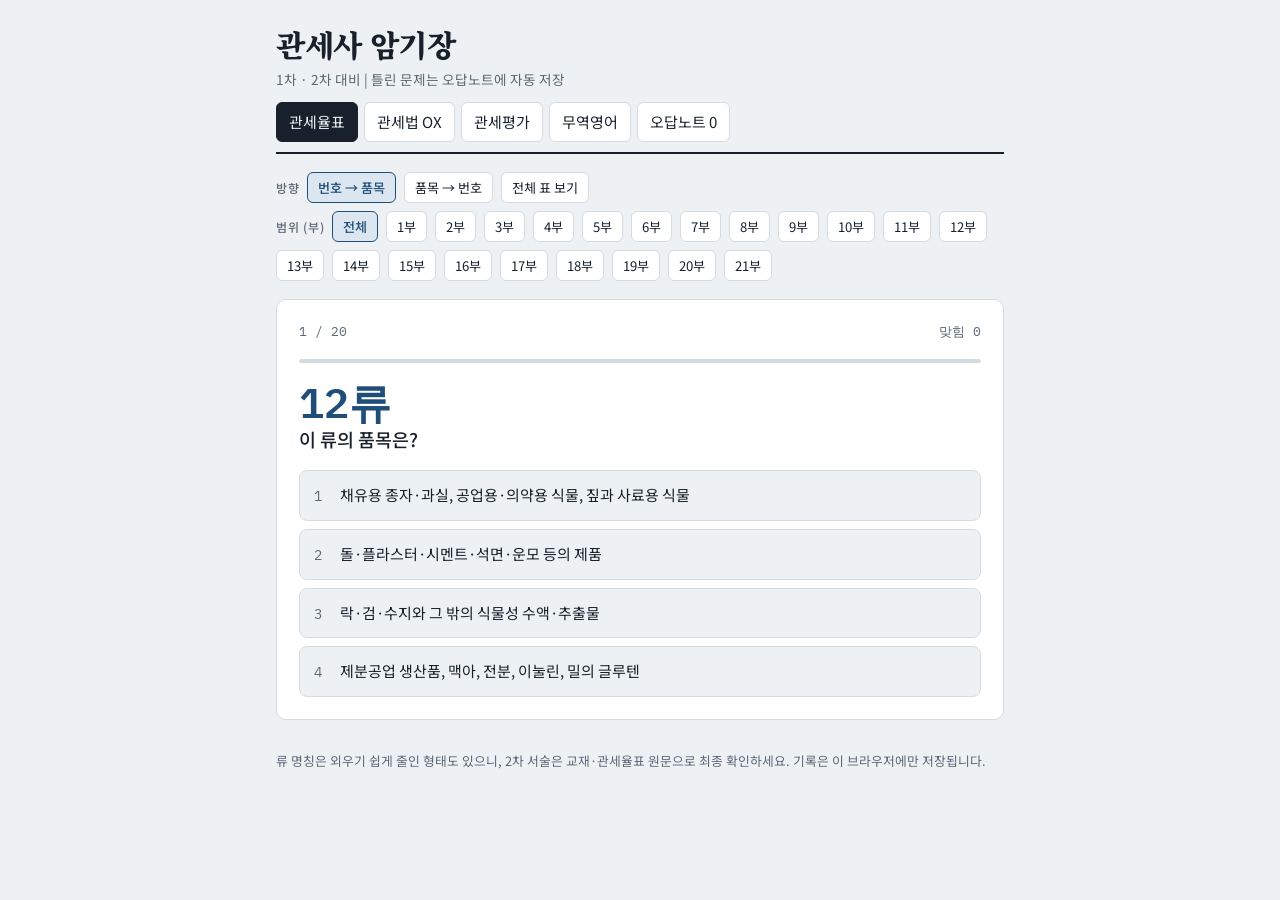
==== amgi.html @ 0aaddea6 "Add files via upload" ====
<!doctype html><html><head><meta charset=utf8><meta name=viewport content="width=device-width,initial-scale=1,viewport-fit=cover"><style>:root{color-scheme:light;box-sizing:border-box;padding-top:env(safe-area-inset-top,0px);padding-bottom:env(safe-area-inset-bottom,0px)}html{scroll-padding-top:env(safe-area-inset-top,0px)}body{margin:0;padding:0;font:14px -apple-system,BlinkMacSystemFont,sans-serif;background:#fff;color:#000}img{max-width:100%}[hidden]:not([hidden=until-found i]){display:none!important}</style></head><body>
<script>(function(){if(window.self===window.top)return;var r=document.documentElement;r.classList.add("embed");try{var t=parent.document.documentElement.getAttribute("data-theme");if(t)r.setAttribute("data-theme",t)}catch(e){}})();</script>
<style>html.embed .wrap>header{display:none}html.embed .wrap{padding-top:16px}</style>

<title>관세사 암기장</title>
<link rel="preconnect" href="https://fonts.googleapis.com">
<link rel="stylesheet" href="https://fonts.googleapis.com/css2?family=Noto+Sans+KR:wght@400;500;700&family=Noto+Serif+KR:wght@600;900&family=IBM+Plex+Mono:wght@500;600&display=swap">
<style>
/* Layout: 세관 서류철 — 상단 탭(과목) + 단일 문제 카드, 번호는 HS 코드처럼 모노스페이스 */
:root{
  --bg:#eef1f4; --surface:#ffffff; --ink:#18212b; --muted:#5b6876; --line:#d5dbe2;
  --accent:#1f4e79; --accent-soft:#dbe6f1; --stamp:#b3261e; --stamp-soft:#f6dedb; --ok:#1d6b45; --ok-soft:#d9eee2;
  --f-display:"Noto Serif KR", "Nanum Myeongjo", serif;
  --f-body:"Noto Sans KR", "Apple SD Gothic Neo", "Malgun Gothic", sans-serif;
  --f-mono:"IBM Plex Mono", ui-monospace, Menlo, monospace;
}
@media (prefers-color-scheme: dark){:root:not([data-theme="light"]){
  --bg:#11161c; --surface:#19212a; --ink:#e6ebf0; --muted:#97a3b0; --line:#2c3743;
  --accent:#7fb0e0; --accent-soft:#1e3247; --stamp:#f08a80; --stamp-soft:#3e211f; --ok:#7fd1a4; --ok-soft:#173226; color-scheme:dark}}
:root[data-theme="dark"]{
  --bg:#11161c; --surface:#19212a; --ink:#e6ebf0; --muted:#97a3b0; --line:#2c3743;
  --accent:#7fb0e0; --accent-soft:#1e3247; --stamp:#f08a80; --stamp-soft:#3e211f; --ok:#7fd1a4; --ok-soft:#173226; color-scheme:dark}
*{box-sizing:border-box}
body{background:var(--bg);color:var(--ink);font-family:var(--f-body);font-size:15px;line-height:1.6}
.wrap{max-width:760px;margin:0 auto;padding-inline:16px;padding-block:20px 48px;display:flex;flex-direction:column;gap:18px}
header{display:flex;align-items:flex-end;justify-content:space-between;gap:12px;flex-wrap:wrap;border-bottom:2px solid var(--ink);padding-bottom:10px}
h1{font-family:var(--f-display);font-weight:900;font-size:1.9rem;margin:0;letter-spacing:-.01em}
.sub{color:var(--muted);font-size:.85rem}
nav{display:flex;gap:6px;flex-wrap:wrap}
nav button,.chip,.btn{font:inherit;border:1px solid var(--line);background:var(--surface);color:var(--ink);border-radius:6px;padding:7px 12px;cursor:pointer}
nav button[aria-pressed="true"]{background:var(--ink);color:var(--bg);border-color:var(--ink)}
.chip{padding:4px 10px;font-size:.82rem}
.chip[aria-pressed="true"]{background:var(--accent-soft);border-color:var(--accent);color:var(--accent);font-weight:500}
.btn.primary{background:var(--accent);border-color:var(--accent);color:var(--bg);font-weight:500}
button:focus-visible{outline:2px solid var(--accent);outline-offset:2px}
.row{display:flex;gap:8px;flex-wrap:wrap;align-items:center}
.label{font-size:.75rem;letter-spacing:.06em;color:var(--muted);font-weight:500}
.card{background:var(--surface);border:1px solid var(--line);border-radius:10px;padding:22px;display:flex;flex-direction:column;gap:16px}
.meta{display:flex;justify-content:space-between;font-family:var(--f-mono);font-size:.8rem;color:var(--muted);font-variant-numeric:tabular-nums}
.q{font-size:1.15rem;font-weight:500;text-wrap:balance}
.q .code{font-family:var(--f-mono);font-size:2.6rem;font-weight:600;color:var(--accent);display:block;line-height:1.1}
.opts{display:grid;gap:8px}
.opt{font:inherit;text-align:left;border:1px solid var(--line);background:var(--bg);color:var(--ink);border-radius:8px;padding:12px 14px;cursor:pointer;display:flex;gap:10px;align-items:baseline}
.opt .k{font-family:var(--f-mono);color:var(--muted);font-size:.85rem;min-width:1.2em}
.opt:hover:not(:disabled){border-color:var(--accent)}
.opt.right{background:var(--ok-soft);border-color:var(--ok)}
.opt.wrong{background:var(--stamp-soft);border-color:var(--stamp)}
.opt:disabled{cursor:default}
.ox{display:grid;grid-template-columns:1fr 1fr;gap:10px}
.ox .opt{justify-content:center;font-family:var(--f-display);font-size:2rem;font-weight:900;padding:14px}
.exp{border-left:3px solid var(--accent);padding:4px 0 4px 12px;color:var(--ink);font-size:.92rem}
.verdict{font-family:var(--f-display);font-weight:900;font-size:1.1rem}
.verdict.r{color:var(--ok)} .verdict.w{color:var(--stamp)}
.bar{height:4px;background:var(--line);border-radius:2px;overflow:hidden}
.bar i{display:block;height:100%;background:var(--accent);transition:width .2s}
.done{text-align:center;gap:10px}
.done .big{font-family:var(--f-mono);font-size:3rem;font-weight:600;color:var(--accent)}
.stamp{display:inline-block;border:3px solid var(--stamp);color:var(--stamp);font-family:var(--f-display);font-weight:900;padding:2px 12px;transform:rotate(-4deg);border-radius:4px;letter-spacing:.1em}
.tablewrap{overflow-x:auto}
table{border-collapse:collapse;width:100%;font-size:.88rem}
th,td{border-bottom:1px solid var(--line);padding:7px 8px;text-align:left;vertical-align:top}
td.n{font-family:var(--f-mono);font-weight:600;color:var(--accent);white-space:nowrap;width:3.5em}
tr.sec th{background:var(--accent-soft);color:var(--accent);font-weight:700;font-size:.82rem}
.note{font-size:.8rem;color:var(--muted)}
.empty{color:var(--muted);text-align:center;padding:20px}
@media (prefers-reduced-motion:reduce){.bar i{transition:none}}
</style>

<div class="wrap">
  <header>
    <div>
      <h1>관세사 암기장</h1>
      <div class="sub">1차 · 2차 대비 | 틀린 문제는 오답노트에 자동 저장</div>
    </div>
    <nav id="tabs"></nav>
  </header>
  <section id="controls" class="row"></section>
  <main id="main"></main>
  <p class="note">류 명칭은 외우기 쉽게 줄인 형태도 있으니, 2차 서술은 교재·관세율표 원문으로 최종 확인하세요. 기록은 이 브라우저에만 저장됩니다.</p>
</div>

<script>
const SECTIONS=[
 [1,"산 동물과 동물성 생산품",1,5],[2,"식물성 생산품",6,14],[3,"동물성·식물성·미생물성 지방과 기름",15,15],
 [4,"조제 식료품, 음료·주류·식초, 담배",16,24],[5,"광물성 생산품",25,27],[6,"화학공업이나 연관공업의 생산품",28,38],
 [7,"플라스틱·고무와 그 제품",39,40],[8,"원피·가죽·모피와 그 제품, 여행용구·핸드백",41,43],[9,"목재·코르크·짚 제품",44,46],
 [10,"펄프, 종이·판지와 그 제품",47,49],[11,"방직용 섬유와 그 제품",50,63],[12,"신발류·모자류·산류·조화",64,67],
 [13,"돌·시멘트·도자제품·유리",68,70],[14,"진주·귀석·귀금속",71,71],[15,"비금속과 그 제품",72,83],
 [16,"기계류·전기기기",84,85],[17,"차량·항공기·선박",86,89],[18,"광학·정밀·의료기기, 시계, 악기",90,92],
 [19,"무기·총포탄",93,93],[20,"잡품",94,96],[21,"예술품·수집품·골동품",97,97]];
const HS={1:"산 동물",2:"육과 식용 설육",3:"어류·갑각류·연체동물과 그 밖의 수생 무척추동물",4:"낙농품, 새의 알, 천연꿀, 그 밖의 식용 동물성 생산품",5:"다른 류로 분류되지 않은 동물성 생산품",6:"살아 있는 수목과 식물, 인경·뿌리, 절화와 장식용 잎",7:"식용의 채소·뿌리·괴경",8:"식용의 과실과 견과류, 감귤류·멜론의 껍질",9:"커피·차·마테·향신료",10:"곡물",11:"제분공업 생산품, 맥아, 전분, 이눌린, 밀의 글루텐",12:"채유용 종자·과실, 공업용·의약용 식물, 짚과 사료용 식물",13:"락·검·수지와 그 밖의 식물성 수액·추출물",14:"식물성 편조물용 재료, 그 밖의 식물성 생산품",15:"동물성·식물성·미생물성 지방과 기름, 조제 식용 지방, 왁스",16:"육류·어류·갑각류·연체동물·곤충의 조제품",17:"당류와 설탕과자",18:"코코아와 그 조제품",19:"곡물·고운 가루·전분·밀크의 조제품과 베이커리 제품",20:"채소·과실·견과류나 식물의 그 밖의 부분의 조제품",21:"각종 조제 식료품",22:"음료·주류·식초",23:"식품 공업의 잔재물과 웨이스트, 조제 사료",24:"담배와 제조한 담배 대용물, 비연소 흡입용 물품, 니코틴 함유 물품",25:"소금, 황, 토석류, 석고·석회·시멘트",26:"광·슬래그·회",27:"광물성 연료·광물유와 그 증류물, 역청 물질, 광물성 왁스",28:"무기화학품, 귀금속·희토류 금속·방사성 원소의 화합물",29:"유기화학품",30:"의료용품",31:"비료",32:"유연용·염색용 추출물, 염료·안료, 페인트·바니시, 퍼티, 잉크",33:"정유와 레지노이드, 조제향료와 화장품·화장용품",34:"비누, 유기계면활성제, 세제, 윤활제, 왁스, 양초, 조형용 페이스트",35:"단백질계 물질, 변성전분, 글루, 효소",36:"화약류, 화공품, 성냥, 발화성 합금, 특정 가연성 조제품",37:"사진용이나 영화용 재료",38:"각종 화학공업 생산품",39:"플라스틱과 그 제품",40:"고무와 그 제품",41:"원피(모피 제외)와 가죽",42:"가죽제품, 마구, 여행용구·핸드백, 동물 거트 제품",43:"모피·인조모피와 그 제품",44:"목재와 그 제품, 목탄",45:"코르크와 그 제품",46:"짚·에스파르토 등 조물 재료의 제품, 바구니 세공물",47:"목재 등 섬유질 셀룰로오스재료의 펄프, 회수한 종이·판지",48:"종이와 판지, 제지용 펄프·종이·판지의 제품",49:"인쇄서적·신문·회화 등 인쇄물, 수제·타자문서, 도면",50:"견",51:"양모·동물의 털, 말의 털로 만든 실과 직물",52:"면",53:"그 밖의 식물성 방직용 섬유, 종이실과 그 직물",54:"인조필라멘트, 인조방직용 섬유재료의 스트립",55:"인조스테이플섬유",56:"워딩·펠트·부직포, 특수사, 끈·로프·케이블과 그 제품",57:"양탄자류와 그 밖의 방직용 섬유 바닥깔개",58:"특수직물, 터프트 직물, 레이스, 태피스트리, 트리밍, 자수천",59:"침투·도포·피복·적층한 직물, 공업용 방직용 섬유제품",60:"메리야스 편물과 뜨개질 편물",61:"의류와 그 부속품 (메리야스·뜨개질 편물로 한정)",62:"의류와 그 부속품 (메리야스·뜨개질 편물 제외)",63:"그 밖의 방직용 섬유제품, 세트, 사용하던 의류, 넝마",64:"신발류·각반과 그 부분품",65:"모자류와 그 부분품",66:"산류·양산·지팡이·채찍과 그 부분품",67:"조제 깃털·솜털과 그 제품, 조화, 사람 머리카락 제품",68:"돌·플라스터·시멘트·석면·운모 등의 제품",69:"도자제품",70:"유리와 유리제품",71:"천연·양식진주, 귀석·반귀석, 귀금속과 그 제품, 모조 신변장식용품, 주화",72:"철강",73:"철강의 제품",74:"구리와 그 제품",75:"니켈과 그 제품",76:"알루미늄과 그 제품",78:"납과 그 제품",79:"아연과 그 제품",80:"주석과 그 제품",81:"그 밖의 비금속, 서멧과 그 제품",82:"비금속으로 만든 공구·도구·칼붙이·스푼·포크",83:"비금속으로 만든 각종 제품",84:"원자로·보일러·기계류와 그 부분품",85:"전기기기와 그 부분품, 녹음기·재생기·텔레비전 영상 기록기·재생기",86:"철도·궤도용 기관차·차량과 장비품, 교통신호용 기기",87:"철도·궤도용 외의 차량과 그 부분품·부속품",88:"항공기와 우주선, 그 부분품",89:"선박과 수상 구조물",90:"광학·사진·영화·측정·검사·정밀·의료용 기기",91:"시계와 그 부분품",92:"악기와 그 부분품·부속품",93:"무기·총포탄과 그 부분품·부속품",94:"가구, 침구·매트리스·쿠션, 조명기구, 조명용 사인, 조립식 건축물",95:"완구·게임용구·운동용구",96:"잡품",97:"예술품·수집품·골동품"};

const LAW=[
 ["관세의 과세물건 확정시기는 원칙적으로 수입신고를 하는 때이다. (법 제16조)",1,"원칙은 수입신고 시점. 선박 내 소비, 우편물 등은 예외 시점이 따로 있음."],
 ["관세 부과에 적용되는 법령은 원칙적으로 수입신고 수리 당시의 법령이다. (법 제17조)",0,"수리 당시가 아니라 수입신고 당시의 법령이 원칙."],
 ["과세가격 결정 시 외국통화 환산은 수입신고일이 속하는 주의 전주 기준환율 평균을 기초로 관세청장이 정한 율로 한다. (법 제18조)",1,"'전주 평균' 키워드를 기억."],
 ["관세의 납세의무자는 원칙적으로 수입신고를 한 물품의 화주이다. (법 제19조)",1,"원칙은 화주. 화주가 불분명하면 대리인, 양수인 등으로 넘어감."],
 ["신고납부 방식의 관세는 수입신고 수리일부터 30일 이내에 납부해야 한다. (법 제9조)",0,"30일이 아니라 15일 이내."],
 ["관세 부과제척기간은 원칙적으로 관세를 부과할 수 있는 날부터 5년이다. (법 제21조)",1,"부정한 방법으로 포탈·환급받은 경우는 10년."],
 ["관세 징수권의 소멸시효는 5억원 이상 관세는 10년, 그 외는 5년이다. (법 제22조)",1,"금액 기준 5억원이 포인트."],
 ["관세환급청구권의 소멸시효는 3년이다. (법 제22조)",0,"환급청구권도 5년."],
 ["관세를 납부해야 하는 물품에 대해서는 다른 조세·공과금·채권보다 우선하여 관세를 징수한다. (법 제3조)",1,"관세 우선징수 원칙."],
 ["기한의 마지막 날이 공휴일이면 그 전날을 기한으로 한다. (법 제8조)",0,"전날이 아니라 그 다음 날이 기한."],
 ["신고납부한 세액이 부족한 것을 안 경우, 신고납부한 날부터 6개월 이내에는 보정신청을 할 수 있다. (법 제38조의2)",1,"보정 6개월, 이후엔 수정신고."],
 ["경정청구는 최초로 신고납부한 날부터 3년 이내에 할 수 있다.",0,"경정청구 기간은 5년."],
 ["관세의 과세표준은 수입물품의 가격 또는 수량으로 한다. (법 제15조)",1,"종가세는 가격, 종량세는 수량."],
 ["합의세율은 일괄 수입신고된 물품 중 가장 낮은 세율을 적용한다. (법 제82조)",0,"가장 높은 세율을 일괄 적용."],
 ["덤핑방지관세는 정상가격과 덤핑가격의 차액에 상당하는 금액 이하로 부과한다. (법 제51조)",1,"차액 '이하'로 부과."],
 ["계절관세는 계절에 따라 가격 차이가 심한 물품에 대해 기본세율과의 차이를 높이거나 낮출 수 있는 탄력관세이다. (법 제72조)",1,"동종물품 등의 수입으로 국내시장이 교란될 우려가 있을 때."],
 ["상계관세는 수출국에서 보조금이나 장려금을 받은 물품의 수입에 대해 부과한다. (법 제57조)",1,"덤핑은 가격, 상계는 보조금으로 구분."],
 ["할당관세는 일정 수량까지는 높은 세율, 그 초과분은 낮은 세율을 적용하는 방식만 가능하다. (법 제71조)",0,"기본세율에서 40%p 범위 내 인하가 주된 형태이고, 수량 초과분에 40%p 범위 내 가산하는 경우도 있음."],
 ["“수입”이란 외국물품을 우리나라에 반입(보세구역을 경유하는 것은 보세구역으로부터 반입)하거나 우리나라에서 소비 또는 사용하는 것을 말한다. (법 제2조)",1,"수입의 정의. 보세구역을 거치면 '보세구역으로부터 반입'이 기준."],
 ["“수출”이란 내국물품을 외국으로 반출하는 것을 말한다. (법 제2조)",1,"수출의 정의."],
 ["“반송”이란 국내에 도착한 외국물품이 수입통관절차를 거쳐 다시 외국으로 반출되는 것을 말한다. (법 제2조)",0,"수입통관절차를 '거치지 아니하고' 다시 외국으로 반출되는 것."],
 ["수입신고가 수리된 물품은 내국물품이다. (법 제2조)",1,"수입신고 수리 → 내국물품."],
 ["입항전수입신고가 수리된 물품은 외국물품이다. (법 제2조)",0,"입항전수입신고가 수리된 물품은 내국물품."],
 ["우리나라 선박 등이 공해에서 채집하거나 포획한 수산물은 내국물품이다. (법 제2조)",1,"우리나라 선박 + 공해 → 내국물품. 외국 선박이 공해에서 포획한 것은 수입신고 수리 전까지 외국물품."],
 ["세관장이 납부고지를 한 관세는 납부고지를 받은 날부터 30일 이내에 납부해야 한다. (법 제9조)",0,"납부고지를 받은 날부터 15일 이내."],
 ["수입신고전 즉시반출신고를 한 물품의 관세는 수입신고일부터 15일 이내에 납부해야 한다. (법 제9조)",1,"즉시반출 후 10일 이내 수입신고, 신고일부터 15일 이내 납부."],
 ["월별납부를 승인받으면 납부기한이 같은 달에 속하는 세액을 그 달 말일까지 한꺼번에 낼 수 있다. (법 제9조)",1,"성실 납세자 대상 월별납부 제도."],
 ["납세의무자가 부정한 행위로 과소신고한 경우 가산세는 부족세액의 100분의 20이다. (법 제42조)",0,"부정행위 과소신고는 100분의 40. 일반 과소신고는 100분의 10."],
 ["신고납부한 세액이 부족해 경정하는 경우 가산세는 부족세액의 100분의 10에 이자상당액을 더한 금액이다. (법 제42조)",1,"과소신고 가산세 10% + 납부지연 이자 성격의 가산액."],
 ["관세 감면을 받으려는 자는 원칙적으로 해당 물품의 수입신고 수리 전까지 감면신청서를 제출해야 한다. (영 제112조)",1,"원칙은 수리 전. 일부 예외(경정·수리 후 사유 등)가 있음."],
 ["재수출면세 물품은 원칙적으로 수입신고 수리일부터 1년의 범위에서 세관장이 정하는 기간에 다시 수출해야 한다. (법 제97조)",1,"재수출면세 기간은 1년 범위, 부득이한 경우 연장 가능."],
 ["재수출감면세는 장기간 사용할 수 있는 물품으로서 수입신고 수리일부터 2년(일정한 경우 4년) 이내에 재수출하는 물품에 적용된다. (법 제98조)",1,"재수출면세(97조, 1년)와 재수출감면(98조, 2년·최장 4년)을 구분."],
 ["덤핑방지관세·상계관세·보복관세·긴급관세 등은 다른 세율보다 우선하여 적용한다. (법 제50조)",1,"세율 적용 1순위 그룹."],
 ["국제협력관세와 편익관세는 기본세율·잠정세율보다 낮은 경우에만 우선하여 적용한다. (법 제50조)",1,"'낮은 경우에만' 우선 적용되는 세율 그룹."],
 ["여행자 휴대품이나 우편물 등에는 간이세율을 적용할 수 있다. (법 제81조)",1,"간이세율 적용 대상: 여행자·승무원 휴대품, 우편물, 탁송품·별송품 등."],
 ["관세청장은 품목분류 사전심사 신청을 받으면 60일 이내에 결과를 통지해야 한다. (법 제86조)",0,"30일 이내 통지. 재심사도 신청일부터 60일 이내 통지."],
 ["품목분류 사전심사 결과에 이의가 있는 자는 통지를 받은 날부터 30일 이내에 재심사를 신청할 수 있다. (법 제86조)",1,"재심사 신청 기간 30일."],
 ["보세구역은 지정보세구역, 특허보세구역, 종합보세구역으로 구분한다. (법 제154조)",1,"지정: 지정장치장·세관검사장 / 특허: 보세창고·보세공장·보세전시장·보세건설장·보세판매장."],
 ["지정장치장에 물품을 장치하는 기간은 1년의 범위에서 관세청장이 정한다. (법 제170조)",0,"6개월 범위에서 관세청장이 정하고, 세관장은 3개월 범위에서 연장 가능."],
 ["보세창고에 장치한 외국물품의 장치기간은 원칙적으로 1년의 범위에서 관세청장이 정하는 기간이다. (법 제177조)",1,"외국물품은 1년 범위, 필요 시 1년 범위에서 연장."],
 ["특허보세구역의 특허기간은 10년 이내로 한다. (법 제176조)",1,"보세전시장·보세건설장은 해당 박람회·공사 기간을 고려해 따로 정함."],
 ["수입신고는 화주 또는 관세사 등의 명의로 하여야 한다. (법 제242조)",1,"관세사·관세법인·통관취급법인 등."],
 ["수입하려는 물품을 적재한 선박이 우리나라에 입항하기 전에도 수입신고를 할 수 있다. (법 제244조)",1,"입항전수입신고."],
 ["관세청장이 정하는 보세구역에 반입한 물품을 반입일부터 30일 이내에 신고하지 않으면 과세가격의 100분의 2 범위에서 가산세를 징수한다. (법 제241조)",1,"신고지연 가산세."],
 ["여행자가 휴대품 신고를 하지 않아 과세하는 경우 가산세는 납부할 세액의 100분의 20이다. (법 제241조)",0,"100분의 40 (2년 내 2회 이상이면 100분의 60)."],
 ["세관장은 수입신고수리전 반출승인을 할 때 원칙적으로 관세에 상당하는 담보를 제공하게 해야 한다. (법 제252조)",1,"일정 요건 시 담보 생략 가능."],
 ["2개국 이상에 걸쳐 생산된 물품은 실질적 변형을 하여 새로운 특성을 부여하는 행위를 최종적으로 수행한 나라를 원산지로 한다. (법 제229조)",1,"완전생산기준과 실질적변형기준."],
 ["원산지증명서는 원칙적으로 발행일부터 2년 이내의 것이어야 한다. (영 제236조)",0,"제출일부터 소급하여 1년 이내에 발행된 것."],
 ["세관공무원은 관세조사를 위해 납세자를 방문하려면 조사 시작 7일 전까지 통지해야 한다. (법 제114조)",0,"조사 시작 15일 전까지 사전통지."],
 ["심사청구는 해당 처분을 한 것을 안 날부터 90일 이내에 제기해야 한다. (법 제121조)",1,"이의신청·심사청구·심판청구 모두 90일."],
 ["이의신청은 세관장에게, 심사청구는 관세청장에게 한다. (법 제121조·제132조)",1,"심사청구는 세관장을 거쳐 관세청장에게."],
 ["심사청구에 대한 결정은 청구를 받은 날부터 60일 이내에 해야 한다. (법 제127조)",0,"90일 이내 결정."]
];

const VAL=[
 {t:"mc",q:"과세가격 결정의 원칙적 방법(제1방법)은?",o:["실제 지급했거나 지급할 가격에 가산·공제한 거래가격","동종·동질물품의 거래가격","국내판매가격을 기초로 한 가격","산정가격"],a:0,e:"법 제30조. 제1방법이 안 될 때 제2~6방법으로 순차 적용."},
 {t:"mc",q:"제3방법(법 제32조)의 기초가 되는 가격은?",o:["유사물품의 거래가격","동종·동질물품의 거래가격","산정가격","합리적 기준"],a:0,e:"제2방법 동종·동질(31조), 제3방법 유사물품(32조)."},
 {t:"mc",q:"제4방법(국내판매가격 기초, 법 제33조)에서 공제하지 않는 항목은?",o:["수입물품 제조에 든 재료비","국내 판매 관련 통상적 이윤과 일반경비","수입항 도착 후 국내 운임·보험료","국내에서 납부할 조세와 공과금"],a:0,e:"재료비는 제5방법(산정가격)을 구성하는 요소. 제4방법은 국내 판매가격에서 이윤·경비, 국내 운송비, 조세를 빼는 방식."},
 {t:"ox",q:"납세의무자가 요청하면 제4방법보다 제5방법(산정가격)을 먼저 적용할 수 있다.",a:1,e:"제4방법과 제5방법은 납세의무자 요청 시 순서를 바꿀 수 있음."},
 {t:"ox",q:"구매자가 부담하는 구매수수료는 과세가격에 가산한다.",a:0,e:"구매수수료는 가산하지 않음. 판매수수료·중개료 등 그 밖의 수수료는 가산."},
 {t:"ox",q:"수입항 도착까지의 운임·보험료는 과세가격에 가산한다.",a:1,e:"법 제30조 제1항 제6호. 우리나라는 CIF 기준 과세."},
 {t:"ox",q:"수입항 도착 이후 국내 운송에 든 운임은 과세가격에 가산한다.",a:0,e:"구분 가능하면 공제 대상."},
 {t:"ox",q:"수입 후 조립·설치·유지에 드는 비용이 명백히 구분되면 과세가격에서 공제한다.",a:1,e:"구분 가능한 수입 후 비용은 공제."},
 {t:"ox",q:"연불조건 수입 시 연불이자가 구분되면 과세가격에서 공제한다.",a:1,e:"연불이자는 공제 항목."},
 {t:"ox",q:"구매자와 판매자가 특수관계에 있으면 거래가격은 무조건 부인된다.",a:0,e:"특수관계가 가격에 영향을 미치지 않았음을 입증하면 거래가격 인정 가능."},
 {t:"mc",q:"구매자가 판매자에게 금형을 무료로 제공했다. 금형 비용의 처리는?",o:["생산지원비용으로 가산","권리사용료로 가산","공제","과세가격과 무관"],a:0,e:"무료 또는 인하된 가격으로 제공한 물품·용역은 생산지원비용으로 가산."},
 {t:"mc",q:"수입물품 관련 특허 로열티를 거래조건으로 판매자에게 지급한다. 처리는?",o:["권리사용료로 가산","생산지원비용으로 가산","공제","중개료로 가산"],a:0,e:"수입물품과 관련되고 거래조건으로 지급되는 권리사용료는 가산."},
 {t:"ox",q:"수입물품의 국내 재판매 수익 중 판매자에게 직접·간접으로 귀속되는 금액은 가산한다.",a:1,e:"사후귀속이익 가산."},
 {t:"ox",q:"구매자가 부담하는 용기비용과 포장비용은 과세가격에 가산한다.",a:1,e:"용기·포장비는 가산 항목."},
 {t:"mc",q:"제6방법(합리적 기준)에서 사용할 수 있는 가격은?",o:["제1~5방법을 합리적으로 조정한 가격","국내에서 생산된 물품의 국내 판매가격","선택 가능한 가격 중 높은 가격","수출국 국내 판매가격"],a:0,e:"나머지 셋은 제6방법에서 사용할 수 없는 가격으로 열거됨."},
 {"t": "ox", "q": "거래가격은 우리나라에 수출하기 위하여 판매되는 물품에 대해 구매자가 실제로 지급했거나 지급할 가격에 법정 가산요소를 더해 조정한 가격이다.", "a": 1, "e": "법 제30조 제1항. 제1방법의 정의."},
 {"t": "ox", "q": "구매자가 판매자의 채무를 변제하는 금액처럼 판매자에게 간접적으로 지급하는 금액도 실제지급가격에 포함된다.", "a": 1, "e": "법 제30조 제2항. 직접·간접 지급액을 모두 포함."},
 {"t": "ox", "q": "우리나라에서 해당 수입물품에 부과된 관세 등의 세금과 공과금은 구분할 수 있으면 과세가격에서 공제한다.", "a": 1, "e": "법 제30조 제2항. 공제요소."},
 {"t": "ox", "q": "구매자가 부담하는 중개료는 과세가격에 가산한다.", "a": 1, "e": "구매수수료만 가산에서 제외되고, 중개료·판매수수료는 가산."},
 {"t": "ox", "q": "구매자가 자기 계산으로 수행한 국내 광고 활동 비용은 판매자에게 지급한 것이 아니므로 가산하지 않는다.", "a": 1, "e": "구매자 자신의 활동비는 간접지급액이 아님."},
 {"t": "ox", "q": "수입물품의 판매지역을 제한하는 조건은 거래가격에 실질적 영향이 없는 제한이므로 거래가격을 부인하는 사유가 아니다.", "a": 1, "e": "영 제21조. 처분·사용 제한 중 법령상 제한, 판매지역 제한 등은 인정."},
 {"t": "mc", "q": "거래가격 배제 사유가 아닌 것은?", "o": ["수입물품의 판매지역 제한", "금액으로 계산할 수 없는 조건이나 사정에 의한 영향", "사후귀속이익 금액을 알 수 없는 경우", "특수관계가 가격에 영향을 미친 경우"], "a": 0, "e": "법 제30조 제3항. 판매지역 제한은 거래가격에 실질적 영향이 없는 제한으로 봄."},
 {"t": "ox", "q": "제2방법의 동종·동질물품은 원칙적으로 해당 수입물품의 선적일 전후 60일 이내에 선적되어 우리나라에 수입된 물품이어야 한다.", "a": 1, "e": "영 제25조. 가격에 영향을 미치는 시장조건이나 상관행에 변동이 없는 기간."},
 {"t": "ox", "q": "제2방법에서 적용 가능한 동종·동질물품의 거래가격이 둘 이상이면 가장 높은 가격을 기초로 한다.", "a": 0, "e": "가장 낮은 가격을 기초로 함 (영 제25조)."},
 {"t": "ox", "q": "동종·동질물품은 외양에 경미한 차이가 있으면 동종·동질물품으로 보지 않는다.", "a": 0, "e": "외양에 경미한 차이가 있더라도 물리적 특성·품질·소비자 평판 등이 동일하면 동종·동질물품."},
 {"t": "ox", "q": "유사물품은 모든 면에서 동일하지는 않지만 기능과 구성요소가 유사해 상업적으로 대체할 수 있는 물품이다.", "a": 1, "e": "제3방법(법 제32조)의 기초."},
 {"t": "ox", "q": "제4방법은 국내에서 가장 많은 수량으로 판매되는 단위가격을 기초로 한다.", "a": 1, "e": "법 제33조 제1항."},
 {"t": "ox", "q": "제4방법에서 수입물품이 그대로 판매되지 않으면 납세의무자의 요청으로 국내 가공 후 판매가격을 기초로 할 수 있다.", "a": 1, "e": "법 제33조 제3항. 가공에 따른 부가가치를 빼고 계산."},
 {"t": "mc", "q": "제5방법(산정가격)의 구성요소가 아닌 것은?", "o": ["국내 판매에 따른 통상의 이윤", "해당 물품 생산에 든 재료비와 가공비", "우리나라에 수출하기 위한 판매와 관련된 이윤과 일반경비", "수입항까지의 운임·보험료"], "a": 0, "e": "국내 판매 이윤은 제4방법의 공제요소. 제5방법은 생산비 + 수출 판매 이윤·경비 + 운임 등."},
 {"t": "ox", "q": "최저과세기준가격은 제6방법(합리적 기준)에서 사용할 수 없는 가격이다.", "a": 1, "e": "영 제29조. 자의적·가공적 가격, 선택가능한 가격 중 높은 가격 등과 함께 배제."},
 {"t": "ox", "q": "가격이 확정되지 않은 경우 잠정가격으로 신고하고, 잠정가격 신고일부터 2년의 범위에서 세관장이 지정하는 기간에 확정가격을 신고한다.", "a": 1, "e": "법 제28조. 잠정가격신고와 확정가격신고."},
 {"t": "ox", "q": "과세가격 결정방법 사전심사는 세관장에게 신청한다.", "a": 0, "e": "관세청장에게 신청 (법 제37조)."},
 {"t": "ox", "q": "특정인이 구매자와 판매자의 의결권 있는 주식을 직접 또는 간접으로 5퍼센트 이상 소유하면 특수관계에 해당한다.", "a": 1, "e": "영 제23조. 3퍼센트가 아니라 5퍼센트."},
 {"t": "ox", "q": "구매자와 판매자가 동일한 가족의 구성원이면 특수관계에 해당한다.", "a": 1, "e": "영 제23조."},
 {"t": "ox", "q": "무상으로 수입되는 물품은 '우리나라에 수출하기 위하여 판매되는 물품'에 해당하지 않아 제1방법을 적용할 수 없다.", "a": 1, "e": "영 제17조. 무상물품, 위탁판매물품, 임대차물품 등은 제외."},
 {"t": "ox", "q": "위탁판매 수입물품도 거래가격(제1방법)으로 과세가격을 결정한다.", "a": 0, "e": "위탁판매수입물품은 판매되는 물품이 아니어서 제1방법 적용 불가."},
 {"t": "ox", "q": "우리나라에서 개발된 디자인을 구매자가 판매자에게 무료로 제공한 경우 생산지원비용으로 가산한다.", "a": 0, "e": "생산지원 중 기술·설계·고안·디자인은 '우리나라 외에서' 개발된 것만 가산."},
 {"t": "mc", "q": "과세가격에 가산하지 않는 것은?", "o": ["구매수수료", "판매수수료", "용기비용", "권리사용료"], "a": 0, "e": "구매자가 자신의 구매대리인에게 지급하는 구매수수료는 가산 제외."},
 {"t": "mc", "q": "제1방법을 적용할 수 없을 때 다음으로 검토하는 방법은?", "o": ["동종·동질물품의 거래가격(제2방법)", "유사물품의 거래가격(제3방법)", "국내판매가격(제4방법)", "합리적 기준(제6방법)"], "a": 0, "e": "제1→제2→제3→제4→제5→제6 순서 (제4·제5는 요청 시 교체)."},
 {"t": "ox", "q": "수입물품의 가격에 대한 할인이 객관적으로 정해진 수량할인이라면 할인된 가격을 실제지급가격으로 볼 수 있다.", "a": 1, "e": "수량할인 등 통상적인 할인은 인정."},
 {"t": "ox", "q": "가산요소를 더할 때 객관적이고 수량화할 수 있는 자료가 없으면 제1방법이 아닌 제2방법 이하로 결정한다.", "a": 1, "e": "법 제30조 제1항 단서."},
 {"t": "ox", "q": "사후귀속이익의 금액을 알 수 없으면 거래가격을 과세가격으로 인정하지 않는다.", "a": 1, "e": "법 제30조 제3항 제3호."},
 {"t": "ox", "q": "구매자가 부담하는 포장 노무비와 자재비는 과세가격에 가산한다.", "a": 1, "e": "용기·포장비용은 가산 항목."},
 {"t": "mc", "q": "우리나라 과세가격이 기준으로 삼는 가격 조건에 가장 가까운 것은?", "o": ["CIF (수입항 도착가격)", "FOB (선적항 본선인도가격)", "EXW (공장인도가격)", "DDP (관세지급인도가격)"], "a": 0, "e": "수입항 도착까지의 운임·보험료를 가산하므로 CIF 기준."},
 {"t": "ox", "q": "항공기로 운송되는 물품 중 일부는 항공운임 대신 해상운송 운임을 기준으로 운임을 산출하는 특례가 있다.", "a": 1, "e": "영 제20조. 운임 특례."},
 {"t": "mc", "q": "과세가격에서 공제하는 것은?", "o": ["수입 후 조립·설치 비용(구분 가능한 경우)", "판매수수료", "용기비용", "무상 제공 금형 비용"], "a": 0, "e": "구분 가능한 수입 후 비용은 공제. 나머지는 가산."},
 {"t": "mc", "q": "권리사용료를 과세가격에 가산하는 요건으로 옳은 것은?", "o": ["해당 물품에 관련되고 거래조건으로 지급될 것", "국내 판매 후 지급될 것", "구매자가 국내에서 사용하는 권리일 것", "판매자가 아닌 제3자에게 지급될 것"], "a": 0, "e": "법 제30조 제1항 제4호. 관련성 + 거래조건."},
 {"t": "ox", "q": "구매자가 수입물품 대금 중 일부를 판매자에 대한 기존 채권과 상계했다면 상계한 금액도 실제지급가격에 포함한다.", "a": 1, "e": "간접지급액에 포함."},
 {"t": "ox", "q": "제4방법의 국내판매가격에서는 국내 판매와 관련한 통상의 이윤과 일반경비를 공제한다.", "a": 1, "e": "법 제33조. 이윤·일반경비, 국내 운임·보험료, 국내 조세 등을 공제."},
 {"t": "ox", "q": "과세가격 결정의 원칙적 방법을 적용할 수 없으면 바로 제6방법(합리적 기준)을 적용한다.", "a": 0, "e": "제2방법부터 순차 적용하고, 모두 안 될 때 제6방법."}
];

const INCO=[
 {t:"mc",q:"Incoterms 2020에서 매도인이 목적지에서 양하(unloading)까지 책임지는 유일한 규칙은?",o:["DPU","DAP","DDP","CPT"],a:0,e:"DPU = Delivered at Place Unloaded. 2010의 DAT가 이름이 바뀐 것."},
 {t:"mc",q:"해상·내수로 운송에만 쓰는 규칙 묶음은?",o:["FAS, FOB, CFR, CIF","FCA, FOB, CPT, CIF","EXW, FAS, FOB, DAP","FOB, CFR, CIP, DPU"],a:0,e:"나머지 7개(EXW, FCA, CPT, CIP, DAP, DPU, DDP)는 모든 운송방식에 사용."},
 {t:"mc",q:"Incoterms 2020 CIP 조건에서 매도인의 최소 부보 조건은?",o:["ICC(A)","ICC(B)","ICC(C)","부보 의무 없음"],a:0,e:"2020부터 CIP는 ICC(A)로 상향. CIF는 ICC(C) 유지."},
 {t:"mc",q:"CIF 조건에서 매도인의 최소 부보 조건은?",o:["ICC(C)","ICC(A)","ICC(B)","부보 의무 없음"],a:0,e:"CIF는 최소 담보 ICC(C), 송장금액의 110%."},
 {t:"mc",q:"매도인의 의무가 가장 적은 규칙은?",o:["EXW","FCA","FAS","FOB"],a:0,e:"Ex Works: 매도인 영업장에서 물품을 처분 가능하게 두면 끝."},
 {t:"mc",q:"매도인이 수입통관과 수입관세까지 부담하는 규칙은?",o:["DDP","DAP","DPU","CIP"],a:0,e:"Delivered Duty Paid. 매도인 의무 최대."},
 {t:"mc",q:"CFR 조건에서 위험이 매수인에게 이전되는 시점은?",o:["선적항에서 본선에 적재된 때","목적항에 도착한 때","운송인에게 인도한 때","목적항에서 양하된 때"],a:0,e:"C조건은 비용은 목적지까지, 위험은 선적지에서 이전 (분기점이 둘)."},
 {t:"mc",q:"매수인이 운송인에게 본선적재 표기 선하증권을 매도인에게 발행하도록 지시할 수 있게 2020에 새로 규정된 규칙은?",o:["FCA","FOB","EXW","CPT"],a:0,e:"신용장 거래에서 FCA를 쓰기 쉽게 하려는 개정."},
 {t:"ox",q:"C조건(CFR, CIF, CPT, CIP)은 비용 이전 지점과 위험 이전 지점이 같다.",a:0,e:"다르다. 비용은 목적지까지 매도인, 위험은 선적·인도 지점에서 매수인에게."},
 {t:"ox",q:"FAS 조건에서 매도인은 선적항 본선 선측에 물품을 놓으면 인도 의무를 다한다.",a:1,e:"Free Alongside Ship."},
 {t:"mc",q:"UCP 600에서 운송서류 원본은 선적일 후 며칠 이내에 제시해야 하나? (신용장 유효기일 이내 조건)",o:["21일","15일","30일","7일"],a:0,e:"UCP 600 제14조 c항. 선적일 후 21일 이내, 그리고 유효기일 이내."},
 {t:"mc",q:"UCP 600에서 은행이 제시된 서류를 심사하는 최대 기간은?",o:["제시일 다음 날부터 최장 5은행영업일","제시일부터 7은행영업일","제시일 다음 날부터 3은행영업일","합리적인 기간"],a:0,e:"UCP 600 제14조 b항. UCP 500의 '합리적 기간(7일 한도)'에서 5은행영업일로 바뀜."},
 {t:"mc",q:"신용장 금액·수량·단가 앞에 \"about\" 또는 \"approximately\"가 쓰였을 때 허용되는 과부족은?",o:["10% 이내","5% 이내","3% 이내","허용되지 않음"],a:0,e:"UCP 600 제30조 a항. about/approximately는 ±10%."},
 {t:"ox",q:"신용장에 수량이 포장단위나 개별품목 수로 정해지지 않았고 청구금액이 신용장 금액을 넘지 않으면, 수량은 5% 범위의 과부족이 허용된다.",a:1,e:"UCP 600 제30조 b항. 예: 벌크 화물(톤 단위)."},
 {t:"ox",q:"UCP 600에서 신용장에 취소가능 여부 표시가 없으면 취소가능 신용장으로 본다.",a:0,e:"UCP 600 제3조. 표시가 없어도 취소불능(irrevocable)이다."},
 {t:"ox",q:"UCP 600에서 신용장이 분할선적을 금지하지 않으면 분할선적은 허용된다.",a:1,e:"UCP 600 제31조 a항. Partial drawings or shipments are allowed."},
 {t:"mc",q:"신용장에서 보험 부보금액에 대한 요구가 없을 때 최소 부보금액은?",o:["CIF 또는 CIP 가격의 110%","상업송장 금액의 100%","CIF 가격의 120%","FOB 가격의 110%"],a:0,e:"UCP 600 제28조 f항 ii."},
 {t:"mc",q:"CISG(비엔나협약)에서 승낙의 효력이 발생하는 시점은?",o:["동의의 의사표시가 청약자에게 도달한 때","승낙 통지를 발송한 때","청약자가 승낙을 읽은 때","계약서에 서명한 때"],a:0,e:"CISG 제18조 2항. 도달주의."},
 {t:"mc",q:"\"Consignee\"의 뜻은?",o:["수하인","송하인","착화통지처","운송주선인"],a:0,e:"Shipper=송하인, Notify party=착화통지처, Freight forwarder=운송주선인."},
 {t:"mc",q:"\"Demurrage\"의 뜻은?",o:["체선료","조출료","정박기간","운임 할증"],a:0,e:"허용 정박기간(laytime)을 넘겨 선박을 붙잡아 둔 데 대한 배상금. 반대로 일찍 끝내면 despatch money(조출료)."},
 {t:"mc",q:"\"Clean B/L\"은?",o:["물품·포장에 하자 표시가 없는 무사고 선하증권","운임이 선지급된 선하증권","기명식 선하증권","본선적재 전 발행된 선하증권"],a:0,e:"하자 문구가 있으면 Foul(Dirty) B/L. 은행은 원칙적으로 clean 운송서류만 수리."},
 {t:"mc",q:"\"Negotiation\"(신용장 거래)의 뜻은?",o:["매입: 지정은행이 일치하는 제시에 대해 대금을 미리 지급하거나 지급을 약정하는 것","인수: 기한부 환어음에 지급을 약속하는 것","통지: 신용장을 수익자에게 전달하는 것","확인: 개설은행 외 은행이 지급을 추가로 확약하는 것"],a:0,e:"UCP 600 제2조 정의. Acceptance=인수, Advising=통지, Confirmation=확인."}

];

/* ---------- storage ---------- */
const KEY="cbStudy.v1";
function load(){try{return JSON.parse(localStorage.getItem(KEY))||{}}catch(e){return {}}}
function save(){try{localStorage.setItem(KEY,JSON.stringify(store))}catch(e){}}
const store=Object.assign({wrong:{},solved:0,correct:0},load());

/* ---------- question builders ---------- */
const CH=Object.keys(HS).map(Number);
const shuffle=a=>{a=a.slice();for(let i=a.length-1;i>0;i--){const j=Math.floor(Math.random()*(i+1));[a[i],a[j]]=[a[j],a[i]]}return a};
const secOf=n=>SECTIONS.find(s=>n>=s[2]&&n<=s[3]);
function hsQ(n,mode){
  if(mode==="n2t"){
    const sec=secOf(n);
    const pool=shuffle(CH.filter(x=>x!==n));
    const near=pool.filter(x=>secOf(x)===sec).slice(0,2);
    const rest=pool.filter(x=>!near.includes(x)).slice(0,3-near.length);
    const opts=shuffle([n,...near,...rest]);
    return {id:"hs-n2t-"+n,t:"mc",code:String(n).padStart(2,"0")+"류",q:"이 류의 품목은?",o:opts.map(x=>HS[x]),a:opts.indexOf(n),e:`제${sec[0]}부 ${sec[1]} (${sec[2]}~${sec[3]}류)`};
  }
  const cand=shuffle(CH.filter(x=>x!==n&&Math.abs(x-n)<=6)).slice(0,3);
  const opts=shuffle([n,...cand]);
  const sec=secOf(n);
  return {id:"hs-t2n-"+n,t:"mc",q:HS[n],ask:"몇 류일까?",o:opts.map(x=>String(x).padStart(2,"0")+"류"),a:opts.indexOf(n),mono:true,e:`${String(n).padStart(2,"0")}류 · 제${sec[0]}부 ${sec[1]}`};
}
const lawQ=LAW.map((x,i)=>({id:"law-"+i,t:"ox",q:x[0],a:x[1],e:x[2]}));
const valQ=VAL.map((x,i)=>Object.assign({id:"val-"+i},x));
const incoQ=INCO.map((x,i)=>Object.assign({id:"inco-"+i},x));
function byId(id){
  if(id.startsWith("hs-")){const p=id.split("-");return hsQ(+p[2],p[1])}
  return [...lawQ,...valQ,...incoQ].find(q=>q.id===id);
}

/* ---------- state ---------- */
const TABS=[["hs","관세율표"],["law","관세법 OX"],["val","관세평가"],["inco","무역영어"],["wrong","오답노트"]];
let tab="hs", hsMode="n2t", hsSecs=new Set(), showTable=false;
let session=null;
try{const t=localStorage.getItem(KEY+".tab");if(t)tab=t}catch(e){}
const TABKEYS=["hs","law","val","inco","wrong"];
function hashTab(){const h=location.hash.slice(1);return TABKEYS.includes(h)?h:null}
if(hashTab())tab=hashTab();
window.addEventListener("hashchange",()=>{const h=hashTab();if(h&&h!==tab){tab=h;showTable=false;buildSession();renderAll()}});

function buildSession(){
  let qs=[];
  if(tab==="hs"){
    let pool=CH.filter(n=>!hsSecs.size||hsSecs.has(secOf(n)[0]));
    qs=shuffle(pool).slice(0,20).map(n=>hsQ(n,hsMode));
  }else if(tab==="law")qs=shuffle(lawQ);
  else if(tab==="val")qs=shuffle(valQ);
  else if(tab==="inco")qs=shuffle(incoQ);
  else qs=shuffle(Object.keys(store.wrong)).map(byId).filter(Boolean);
  session={qs,i:0,score:0,picked:null};
}

/* ---------- render ---------- */
const $=s=>document.querySelector(s);
const esc=s=>String(s).replace(/[&<>"]/g,c=>({"&":"&amp;","<":"&lt;",">":"&gt;",'"':"&quot;"}[c]));
function renderTabs(){
  $("#tabs").innerHTML=TABS.map(([k,l])=>{
    const n=k==="wrong"?` ${Object.keys(store.wrong).length}`:"";
    return `<button data-tab="${k}" aria-pressed="${tab===k}">${l}${n}</button>`}).join("");
}
function renderControls(){
  const c=$("#controls");
  if(tab!=="hs"){c.innerHTML="";c.hidden=true;return}
  c.hidden=false;
  c.innerHTML=`<div class="row" style="width:100%"><span class="label">방향</span>
   <button class="chip" data-mode="n2t" aria-pressed="${hsMode==="n2t"}">번호 → 품목</button>
   <button class="chip" data-mode="t2n" aria-pressed="${hsMode==="t2n"}">품목 → 번호</button>
   <button class="chip" data-table aria-pressed="${showTable}">전체 표 보기</button></div>
   <div class="row"><span class="label">범위 (부)</span>
   <button class="chip" data-sec="all" aria-pressed="${!hsSecs.size}">전체</button>
   ${SECTIONS.map(s=>`<button class="chip" data-sec="${s[0]}" aria-pressed="${hsSecs.has(s[0])}" title="${esc(s[1])}">${s[0]}부</button>`).join("")}</div>`;
}
function renderTable(){
  let h=`<div class="card"><div class="tablewrap"><table>`;
  for(const s of SECTIONS){
    if(hsSecs.size&&!hsSecs.has(s[0]))continue;
    h+=`<tr class="sec"><th colspan="2">제${s[0]}부 · ${esc(s[1])} (${s[2]}~${s[3]}류)</th></tr>`;
    for(let n=s[2];n<=s[3];n++){
      h+=`<tr><td class="n">${String(n).padStart(2,"0")}</td><td>${HS[n]?esc(HS[n]):'<span class="note">(유보)</span>'}</td></tr>`;
    }
  }
  $("#main").innerHTML=h+`</table></div></div>`;
}
function renderQ(){
  if(tab==="hs"&&showTable)return renderTable();
  const s=session, m=$("#main");
  if(!s.qs.length){m.innerHTML=`<div class="card empty">오답이 아직 없어요. 다른 탭에서 문제를 풀면 틀린 문제가 여기 모입니다.</div>`;return}
  if(s.i>=s.qs.length){
    const pct=Math.round(s.score/s.qs.length*100);
    m.innerHTML=`<div class="card done"><div class="label">결과</div><div class="big">${s.score} / ${s.qs.length}</div>
      <div>${pct>=80?'<span class="stamp">통과</span>':`정답률 ${pct}%. 틀린 문제는 오답노트에 저장됐어요.`}</div>
      <div class="row" style="justify-content:center"><button class="btn primary" data-restart>한 번 더</button></div></div>`;return}
  const q=s.qs[s.i], answered=s.picked!==null;
  const head=q.code?`<span class="code">${q.code}</span>${esc(q.q)}`:q.ask?`${esc(q.q)}<div class="note" style="margin-top:6px">${q.ask}</div>`:esc(q.q);
  let body;
  if(q.t==="ox"){
    body=`<div class="ox">${[1,0].map(v=>{let cls="";if(answered){if(v===q.a)cls="right";else if(v===s.picked)cls="wrong"}
      return `<button class="opt ${cls}" data-pick="${v}" ${answered?"disabled":""}>${v?"O":"X"}</button>`}).join("")}</div>`;
  }else{
    body=`<div class="opts">${q.o.map((o,i)=>{let cls="";if(answered){if(i===q.a)cls="right";else if(i===s.picked)cls="wrong"}
      return `<button class="opt ${cls}" data-pick="${i}" ${answered?"disabled":""}><span class="k">${i+1}</span><span${q.mono?' style="font-family:var(--f-mono);font-weight:600"':""}>${esc(o)}</span></button>`}).join("")}</div>`;
  }
  const fb=answered?`<div class="verdict ${s.picked===q.a?"r":"w"}">${s.picked===q.a?"정답":"오답"}</div><div class="exp">${esc(q.e)}</div>
    <div class="row" style="justify-content:flex-end"><button class="btn primary" data-next>다음 문제 →</button></div>`:"";
  m.innerHTML=`<div class="card"><div class="meta"><span>${s.i+1} / ${s.qs.length}</span><span>맞힘 ${s.score}</span></div>
   <div class="bar"><i style="width:${s.i/s.qs.length*100}%"></i></div><div class="q">${head}</div>${body}${fb}</div>`;
}
function renderAll(){renderTabs();renderControls();renderQ()}

document.addEventListener("click",e=>{
  const b=e.target.closest("button");if(!b)return;
  if(b.dataset.tab){tab=b.dataset.tab;try{localStorage.setItem(KEY+".tab",tab)}catch(_){}buildSession();renderAll();return}
  if(b.dataset.mode){hsMode=b.dataset.mode;showTable=false;buildSession();renderAll();return}
  if(b.hasAttribute("data-table")){showTable=!showTable;renderAll();return}
  if(b.dataset.sec){const v=b.dataset.sec;if(v==="all")hsSecs.clear();else{const n=+v;hsSecs.has(n)?hsSecs.delete(n):hsSecs.add(n)}buildSession();renderAll();return}
  if(b.dataset.pick!==undefined&&session.picked===null){
    const q=session.qs[session.i];session.picked=+b.dataset.pick;store.solved++;
    if(session.picked===q.a){session.score++;store.correct++;if(tab==="wrong")delete store.wrong[q.id]}
    else store.wrong[q.id]=(store.wrong[q.id]||0)+1;
    save();renderTabs();renderQ();return}
  if(b.hasAttribute("data-next")){session.i++;session.picked=null;renderQ();return}
  if(b.hasAttribute("data-restart")){buildSession();renderQ();return}
});
document.addEventListener("keydown",e=>{
  if(!session||session.i>=session.qs.length)return;
  const q=session.qs[session.i];
  if(session.picked===null){
    if(q.t==="ox"&&/^[ox]$/i.test(e.key)){document.querySelector(`[data-pick="${e.key.toLowerCase()==="o"?1:0}"]`)?.click()}
    else if(q.t==="mc"&&/^[1-4]$/.test(e.key)){document.querySelector(`[data-pick="${+e.key-1}"]`)?.click()}
  }else if(e.key==="Enter"){document.querySelector("[data-next]")?.click()}
});
buildSession();renderAll();
</script>

</body></html>
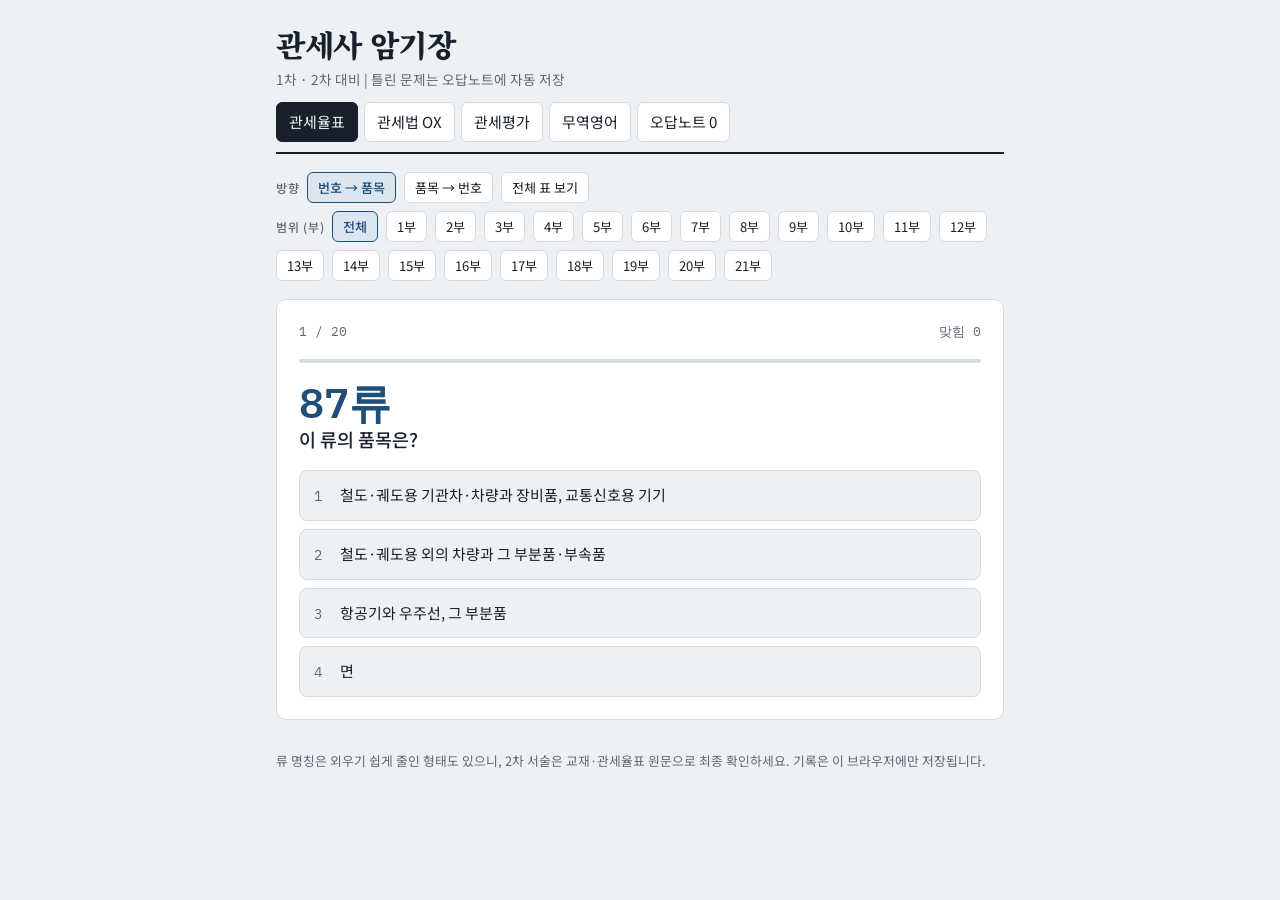
==== commit c276c640: "Add files via upload" ====
--- a/amgi.html
+++ b/amgi.html
@@ -142,7 +142,35 @@
  ["세관공무원은 관세조사를 위해 납세자를 방문하려면 조사 시작 7일 전까지 통지해야 한다. (법 제114조)",0,"조사 시작 15일 전까지 사전통지."],
  ["심사청구는 해당 처분을 한 것을 안 날부터 90일 이내에 제기해야 한다. (법 제121조)",1,"이의신청·심사청구·심판청구 모두 90일."],
  ["이의신청은 세관장에게, 심사청구는 관세청장에게 한다. (법 제121조·제132조)",1,"심사청구는 세관장을 거쳐 관세청장에게."],
- ["심사청구에 대한 결정은 청구를 받은 날부터 60일 이내에 해야 한다. (법 제127조)",0,"90일 이내 결정."]
+ ["심사청구에 대한 결정은 청구를 받은 날부터 60일 이내에 해야 한다. (법 제127조)",0,"90일 이내 결정."],
+ ["관세는 수입신고 당시의 물품의 성질과 그 수량에 따라 부과한다. (법 제16조)",1,"과세물건 확정시기 원칙. 우편물·보세구역 장치 중 멸실 등은 예외 시기를 따로 둠."],
+ ["보세구역에 장치된 외국물품이 멸실되거나 폐기된 경우 관세의 납세의무자는 그 물품을 수입한 화주다. (법 제19조)",0,"운영인 또는 보관인이 납세의무자."],
+ ["도난물품이나 분실물품에 대한 납세의무자는 보세구역 장치물품의 경우 그 운영인 또는 화물관리인이다. (법 제19조)",1,"보세운송 물품은 보세운송 신고인·승인을 받은 자, 그 밖의 물품은 보관인·취급인."],
+ ["연대납세의무자는 수입신고물품이 공유물이거나 공동사업에 속하는 경우 그 공유자 또는 공동사업자이다. (법 제19조)",1,"수입신고인이 2인 이상인 경우와 함께 연대납세의무 대상."],
+ ["부정한 방법으로 관세를 포탈한 경우 관세 부과제척기간은 15년이다. (법 제21조)",0,"부정한 방법으로 포탈·환급·감면받은 경우 10년."],
+ ["관세징수권의 소멸시효는 납부고지·경정처분·납부독촉·압류 등의 사유로 중단된다. (법 제23조)",1,"중단 사유: 납부고지, 경정처분, 납부독촉, 통고처분, 고발, 공소제기, 교부청구, 압류."],
+ ["분할납부기간, 징수유예기간, 압류·매각의 유예기간 중에는 관세징수권의 소멸시효가 정지된다. (법 제23조)",1,"정지 사유: 분할납부기간, 징수유예기간, 압류·매각 유예기간, 사해행위 취소소송 기간."],
+ ["관세의 담보로 제공할 수 있는 것에 납세보증보험증권과 세관장이 인정하는 보증인의 납세보증서가 포함된다. (법 제24조)",1,"금전, 국채·지방채, 유가증권, 납세보증보험증권, 토지, 보험 든 건물 등, 납세보증서."],
+ ["수입신고를 한 물품의 세액에 대해 세관장이 납부고지하는 부과고지 방식도 존재한다. (법 제39조)",1,"여행자 휴대품, 우편물, 보정·수정 불가 사유 등 부과고지 대상이 법정되어 있음."],
+ ["세액의 보정은 납세의무자가 신고납부한 날부터 6개월 이내에 신청할 수 있다. (법 제38조)",1,"신고납부일부터 6개월 이내 보정신청, 이후에는 수정신고."],
+ ["보정신청에 따라 부족세액을 납부하면 원칙적으로 보정이자를 더해 납부한다. (법 제38조)",1,"보정이자는 부족세액에 이자율을 적용. 정당한 사유 등 예외 있음."],
+ ["수정신고는 보정기간이 지난 날부터 관세부과의 제척기간이 끝나기 전까지 할 수 있다. (법 제38조의3)",1,"수정신고 시 신고한 날의 다음 날까지 납부."],
+ ["관세율표의 품목분류는 해석에 관한 통칙에 따라 결정한다. (법 별표 관세율표)",1,"HS 통칙 1~6에 따라 분류."],
+ ["긴급관세는 해당 국내산업 보호에 필요한 범위에서 부과하며, 잠정긴급관세는 200일을 초과하여 부과할 수 없다. (법 제65조·제66조)",1,"잠정긴급관세 최대 200일."],
+ ["보복관세는 피해상당액의 범위에서 관세를 부과할 수 있다. (법 제63조)",1,"교역상대국의 차별·불이익 조치에 대응."],
+ ["조정관세는 100분의 100에서 해당 물품의 기본세율을 뺀 율을 기본세율에 더한 율의 범위에서 부과한다. (법 제69조)",1,"농림축수산물 등은 국내외 가격차 상당률 범위."],
+ ["할당관세는 기본세율에서 100분의 40의 범위에서 율을 빼고 부과할 수 있다. (법 제71조)",1,"인하는 40%p 범위, 일정수량 초과분 인상도 40%p 범위."],
+ ["편익관세는 관세에 관한 조약에 따른 편익을 받지 아니하는 나라의 생산물에 대해 이미 체결된 조약의 편익 한도에서 관세 편익을 부여하는 것이다. (법 제74조)",1,"편익관세 개념."],
+ ["외교관용 물품 등의 면세를 받은 물품은 수입신고 수리일부터 3년 내에 용도 외로 양수할 수 없다. (법 제88조)",1,"양수 제한 기간 3년."],
+ ["소액물품 면세 대상인 우리나라 거주자가 받는 소액물품은 물품가격이 미화 150달러 이하인 것이다. (규칙 제45조)",1,"자가사용 인정 소액물품 기준. 미국발 특송 등은 협정에 따라 200달러 적용 사례 있음."],
+ ["여행자 휴대품 면세한도는 1인당 미화 1,000달러다. (규칙 제48조)",0,"기본 면세한도는 미화 800달러. 술·담배·향수는 별도 한도."],
+ ["해외에서 수리한 물품의 재수입 시 수리비가 아닌 물품 전체 가격에 관세를 부과한다.",0,"해외임가공물품 감세(법 제101조)는 수리·가공비 상당액 등을 기준으로 감면."],
+ ["우리나라에서 수출된 물품이 수출신고 수리일부터 2년 내에 다시 수입되면 재수입면세를 받을 수 있다. (법 제99조)",1,"재수입면세 2년. 해당 물품이 감면·환급을 받은 경우 등 제외."],
+ ["보세공장에서는 세관장의 허가를 받아 내국물품만을 원료로 하거나 재료로 하여 제조·가공할 수 있다. (법 제185조)",1,"원칙은 외국물품 원료. 내국물품만 쓰는 작업은 세관장 허가."],
+ ["보세운송의 신고는 화주, 관세사 등, 보세운송업자의 명의로 한다. (법 제214조)",1,"보세운송 신고인."],
+ ["밀수출입죄를 범한 자는 5년 이하의 징역 또는 관세액의 10배와 물품원가 중 높은 금액 이하의 벌금에 처한다. (법 제269조)",1,"밀수입죄 법정형."],
+ ["관세포탈죄는 3년 이하의 징역 또는 포탈한 관세액의 5배와 물품원가 중 높은 금액 이하의 벌금에 처한다. (법 제270조)",1,"관세포탈 법정형."],
+ ["통고처분을 받은 자가 통고서를 송달받은 날부터 15일 이내에 이행하지 않으면 관세청장이나 세관장은 즉시 고발해야 한다. (법 제316조)",1,"15일 내 미이행 시 고발. 이행하면 같은 사건으로 소추받지 않음."]
 ];
 
 const VAL=[
@@ -195,7 +223,26 @@
  {"t": "mc", "q": "권리사용료를 과세가격에 가산하는 요건으로 옳은 것은?", "o": ["해당 물품에 관련되고 거래조건으로 지급될 것", "국내 판매 후 지급될 것", "구매자가 국내에서 사용하는 권리일 것", "판매자가 아닌 제3자에게 지급될 것"], "a": 0, "e": "법 제30조 제1항 제4호. 관련성 + 거래조건."},
  {"t": "ox", "q": "구매자가 수입물품 대금 중 일부를 판매자에 대한 기존 채권과 상계했다면 상계한 금액도 실제지급가격에 포함한다.", "a": 1, "e": "간접지급액에 포함."},
  {"t": "ox", "q": "제4방법의 국내판매가격에서는 국내 판매와 관련한 통상의 이윤과 일반경비를 공제한다.", "a": 1, "e": "법 제33조. 이윤·일반경비, 국내 운임·보험료, 국내 조세 등을 공제."},
- {"t": "ox", "q": "과세가격 결정의 원칙적 방법을 적용할 수 없으면 바로 제6방법(합리적 기준)을 적용한다.", "a": 0, "e": "제2방법부터 순차 적용하고, 모두 안 될 때 제6방법."}
+ {"t": "ox", "q": "과세가격 결정의 원칙적 방법을 적용할 수 없으면 바로 제6방법(합리적 기준)을 적용한다.", "a": 0, "e": "제2방법부터 순차 적용하고, 모두 안 될 때 제6방법."},
+ {"t": "ox", "q": "판매자가 제공한 수입물품 관련 기술·설계에 대한 대가를 구매자가 별도로 지급하면 과세가격에 가산할 수 있다.", "a": 1, "e": "생산지원비용·권리사용료 요건 해당 시 가산."},
+ {"t": "ox", "q": "구매자가 수입물품을 우리나라에서 재판매하며 얻은 이익 중 판매자에게 귀속되는 금액은 과세가격에 가산한다.", "a": 1, "e": "사후귀속이익(법 제30조 제1항 제5호)."},
+ {"t": "ox", "q": "구매자가 국내에서 수행한 수입물품 관련 연구개발 비용은 생산지원비용으로 가산한다.", "a": 0, "e": "우리나라에서 개발된 기술·설계 등은 생산지원 가산대상에서 제외."},
+ {"t": "ox", "q": "수입물품에 대해 판매자에게 지급하는 검사비용 중 구매자가 자기를 위해 수행한 검사비는 가산하지 않는다.", "a": 1, "e": "구매자가 자기 계산으로 한 활동 비용은 원칙적으로 가산 대상 아님."},
+ {"t": "ox", "q": "수입항 도착 후 하역·보관·운송비가 실제지급가격에 포함되어 있고 구분된다면 공제한다.", "a": 1, "e": "수입항 도착 후 비용은 구분되면 공제."},
+ {"t": "ox", "q": "수입물품의 운임은 실제 지급한 운임이 원칙이지만, 운임이 불명확하면 통상의 운임을 기초로 산출한다.", "a": 1, "e": "운임 산출 특례(영 제20조)."},
+ {"t": "ox", "q": "판매자와 구매자가 특수관계가 있더라도 그 관계가 가격에 영향을 미치지 않았음을 구매자가 증명하면 거래가격을 인정한다.", "a": 1, "e": "법 제30조 제3항 제4호와 영 제23조."},
+ {"t": "ox", "q": "제2방법과 제3방법에서는 해당 수입물품과 선적일이 같거나 비슷한 시기의 물품 가격을 사용한다.", "a": 1, "e": "과세가격 결정 대상 물품의 선적일 전후 가까운 시기."},
+ {"t": "ox", "q": "제2방법에서 거래단계·거래수량·운송거리 차이가 있으면 그 차이를 조정한 가격을 쓴다.", "a": 1, "e": "객관적 자료로 조정."},
+ {"t": "ox", "q": "제4방법의 국내판매가격은 수입 후 최초로 거래한 특수관계 없는 자에게 판매한 가격을 기준으로 한다.", "a": 1, "e": "특수관계자 판매가격은 사용하지 않음."},
+ {"t": "ox", "q": "제4방법에서 공제하는 이윤 및 일반경비는 동종·동류물품의 국내 판매 시 통상 부가되는 금액이다.", "a": 1, "e": "통상의 이윤·일반경비."},
+ {"t": "ox", "q": "제5방법(산정가격)은 생산자가 자료를 제공하지 않아도 적용할 수 있다.", "a": 0, "e": "생산자의 원가자료가 필요하므로 생산자 협조가 없으면 적용 곤란."},
+ {"t": "ox", "q": "제6방법에서는 국내에서 생산된 물품의 국내 판매가격을 기초로 과세가격을 결정할 수 있다.", "a": 0, "e": "국내생산물품의 국내판매가격은 제6방법에서도 사용 금지 가격."},
+ {"t": "ox", "q": "제6방법에서는 수출국의 국내판매가격을 기초로 과세가격을 결정할 수 없다.", "a": 1, "e": "영 제29조의 사용 금지 가격."},
+ {"t": "ox", "q": "관세청장은 과세가격 결정방법 사전심사를 신청받으면 원칙적으로 1개월 이내에 결과를 통보해야 한다.", "a": 1, "e": "사전심사 기간(일반 1개월, 특수관계 사전조정은 1년)."},
+ {"t": "ox", "q": "과세가격 결정자료 제출을 요구받은 자가 정당한 사유 없이 제출하지 않으면 세관장은 거래가격을 부인하고 제2방법 이하로 결정할 수 있다.", "a": 1, "e": "법 제30조 제4항 관련."},
+ {"t": "ox", "q": "구매자가 판매자로부터 수입물품을 무상으로 받는 견본품은 제1방법을 적용할 수 있다.", "a": 0, "e": "무상물품은 '판매'가 없으므로 제1방법 적용 불가, 제2방법 이하."},
+ {"t": "ox", "q": "판매자에게 귀속되는 수수료 중 구매수수료가 아닌 판매수수료를 구매자가 부담하면 과세가격에 가산한다.", "a": 1, "e": "구매자가 부담하는 수수료·중개료는 가산, 구매수수료만 제외."},
+ {"t": "ox", "q": "수입물품을 국내에서 복제할 권리에 대한 대가는 권리사용료로 가산한다.", "a": 0, "e": "국내 복제권 대가는 가산 대상에서 제외(영 제19조)."}
 ];
 
 const INCO=[
@@ -220,8 +267,35 @@
  {t:"mc",q:"\"Consignee\"의 뜻은?",o:["수하인","송하인","착화통지처","운송주선인"],a:0,e:"Shipper=송하인, Notify party=착화통지처, Freight forwarder=운송주선인."},
  {t:"mc",q:"\"Demurrage\"의 뜻은?",o:["체선료","조출료","정박기간","운임 할증"],a:0,e:"허용 정박기간(laytime)을 넘겨 선박을 붙잡아 둔 데 대한 배상금. 반대로 일찍 끝내면 despatch money(조출료)."},
  {t:"mc",q:"\"Clean B/L\"은?",o:["물품·포장에 하자 표시가 없는 무사고 선하증권","운임이 선지급된 선하증권","기명식 선하증권","본선적재 전 발행된 선하증권"],a:0,e:"하자 문구가 있으면 Foul(Dirty) B/L. 은행은 원칙적으로 clean 운송서류만 수리."},
- {t:"mc",q:"\"Negotiation\"(신용장 거래)의 뜻은?",o:["매입: 지정은행이 일치하는 제시에 대해 대금을 미리 지급하거나 지급을 약정하는 것","인수: 기한부 환어음에 지급을 약속하는 것","통지: 신용장을 수익자에게 전달하는 것","확인: 개설은행 외 은행이 지급을 추가로 확약하는 것"],a:0,e:"UCP 600 제2조 정의. Acceptance=인수, Advising=통지, Confirmation=확인."}
-
+ {t:"mc",q:"\"Negotiation\"(신용장 거래)의 뜻은?",o:["매입: 지정은행이 일치하는 제시에 대해 대금을 미리 지급하거나 지급을 약정하는 것","인수: 기한부 환어음에 지급을 약속하는 것","통지: 신용장을 수익자에게 전달하는 것","확인: 개설은행 외 은행이 지급을 추가로 확약하는 것"],a:0,e:"UCP 600 제2조 정의. Acceptance=인수, Advising=통지, Confirmation=확인."},
+ {"t": "ox", "q": "Incoterms 2020에서 DAT 규칙은 DPU로 이름이 바뀌었다.", "a": 1, "e": "Delivered at Place Unloaded. 목적지 어디서든 양하 인도."},
+ {"t": "ox", "q": "Incoterms 2020의 CIP 규칙에서 매도인은 원칙적으로 ICC(A) 수준의 보험을 부보해야 한다.", "a": 1, "e": "CIP는 ICC(A) 수준, CIF는 ICC(C) 수준 유지."},
+ {"t": "ox", "q": "FOB 조건에서 위험은 물품이 본선에 적재된 때 매수인에게 이전된다.", "a": 1, "e": "Ship's rail 기준이 아니라 on board."},
+ {"t": "ox", "q": "DDP 조건에서 매수인이 수입통관을 한다.", "a": 0, "e": "DDP는 매도인이 수입통관과 수입관세를 부담."},
+ {"t": "ox", "q": "EXW 조건에서 매도인은 물품을 매수인의 운송수단에 적재할 의무가 있다.", "a": 0, "e": "EXW는 적재 의무 없음. 매도인 적재가 필요하면 FCA 권장."},
+ {"t": "ox", "q": "FCA 조건에서 매도인 영업장에서 인도하면 매도인이 매수인의 운송수단에 물품을 적재해야 한다.", "a": 1, "e": "매도인 영업장 인도 시 적재 의무, 그 밖의 장소면 도착 운송수단 위에서 양하 준비 상태로 인도."},
+ {"t": "ox", "q": "Incoterms 2020은 매도인·매수인이 자신의 운송수단으로 운송하는 것을 허용한다(FCA, DAP, DPU, DDP).", "a": 1, "e": "2020 개정 사항."},
+ {"t": "ox", "q": "UCP 600에서 은행은 서류만으로 거래하며 물품·용역·이행과는 거래하지 않는다. (제5조)", "a": 1, "e": "독립·추상성 원칙."},
+ {"t": "ox", "q": "UCP 600에서 지정은행·확인은행·개설은행은 서류 제시일 다음 날부터 최대 5은행영업일 안에 서류를 심사한다. (제14조)", "a": 1, "e": "5 banking days following the day of presentation."},
+ {"t": "ox", "q": "UCP 600에서 신용장 유효기일이 은행 휴업일이면 다음 첫 은행영업일까지 연장된다. (제29조)", "a": 1, "e": "불가항력 휴업(제36조)의 경우는 연장 안 됨."},
+ {"t": "ox", "q": "UCP 600에서 불가항력으로 은행 업무가 중단된 동안 유효기일이 지나면 은행은 재개 후에도 결제할 의무가 있다. (제36조)", "a": 0, "e": "불가항력 중단 동안 만료된 신용장은 재개 후 결제 의무 없음."},
+ {"t": "ox", "q": "UCP 600에서 상업송장은 개설의뢰인 앞으로 발행되어야 하고 서명이 필요하다. (제18조)", "a": 0, "e": "상업송장은 서명 불필요(제18조 a항 iv)."},
+ {"t": "ox", "q": "UCP 600에서 보험서류의 일자는 선적일보다 늦어서는 안 된다. 다만 선적일 이전부터 부보됨이 표시되면 예외다. (제28조)", "a": 1, "e": "보험 효력 개시일 규정."},
+ {"t": "ox", "q": "UCP 600에서 'stale document acceptable'이라는 문언이 있으면 21일 경과 서류도 수리된다.", "a": 1, "e": "선적 후 21일 제시기간 경과 서류 수리 가능 표시. 단 유효기일 이내여야 함."},
+ {"t": "ox", "q": "UCP 600에서 신용장의 양도는 신용장에 'transferable'이라고 명시된 경우에만 가능하다. (제38조)", "a": 1, "e": "'divisible', 'assignable' 등은 효력 없음."},
+ {"t": "ox", "q": "UCP 600상 양도가능신용장은 원칙적으로 두 번 이상 양도할 수 있다.", "a": 0, "e": "1회만 양도 가능(제2수익자 → 재양도 불가, 제1수익자에게 재양도는 허용)."},
+ {"t": "ox", "q": "CISG는 청약이 피청약자에게 도달한 때 효력이 발생한다고 규정한다. (제15조)", "a": 1, "e": "도달주의."},
+ {"t": "ox", "q": "CISG에서 승낙기간을 지정하거나 철회불능을 표시한 청약은 철회할 수 없다. (제16조)", "a": 1, "e": "철회불능 청약."},
+ {"t": "ox", "q": "CISG는 소비자 매매(개인용·가정용)에도 적용된다. (제2조)", "a": 0, "e": "개인·가족·가정용 매매, 경매, 주식·선박·전기 매매 등은 적용 제외."},
+ {"t": "ox", "q": "CISG에서 본질적 계약위반이 있으면 상대방은 계약을 해제할 수 있다. (제25조·제49조)", "a": 1, "e": "fundamental breach."},
+ {"t": "ox", "q": "MIA 1906에서 현실전손(actual total loss)과 추정전손(constructive total loss)은 구별된다.", "a": 1, "e": "추정전손은 위부(abandonment) 통지가 필요."},
+ {"t": "ox", "q": "Hague-Visby Rules에서 운송인의 책임 기간은 선적에서 양륙까지(tackle to tackle)다.", "a": 1, "e": "함부르크 규칙은 수령부터 인도까지."},
+ {"t": "ox", "q": "URC 522는 화환추심과 무화환추심을 모두 다룬다.", "a": 1, "e": "D/P, D/A 추심 규칙."},
+ {"t": "ox", "q": "D/A(인수인도조건)에서 수입자는 대금을 지급해야만 서류를 받을 수 있다.", "a": 0, "e": "D/A는 환어음 인수만으로 서류 인도. 대금 지급 시 인도는 D/P."},
+ {"t": "ox", "q": "'Laytime'은 하역 허용 기간을 말하고, 이를 넘기면 체선료(demurrage)가 발생한다.", "a": 1, "e": "빨리 끝내면 조출료(despatch money)."},
+ {"t": "ox", "q": "'Notify party'는 화물 도착을 통지받는 착화통지처다.", "a": 1, "e": "Consignee(수하인)와 구별."},
+ {"t": "ox", "q": "'Back-to-back L/C'는 수출자가 원신용장을 담보로 공급자에게 발행하게 하는 신용장이다.", "a": 1, "e": "내국신용장(local L/C)과 유사한 구조."},
+ {"t": "ox", "q": "'Stand-by L/C'는 주로 물품 대금 결제가 아닌 채무 보증 목적으로 쓰인다.", "a": 1, "e": "ISP98 또는 UCP 600 준거."}
 ];
 
 /* ---------- storage ---------- */
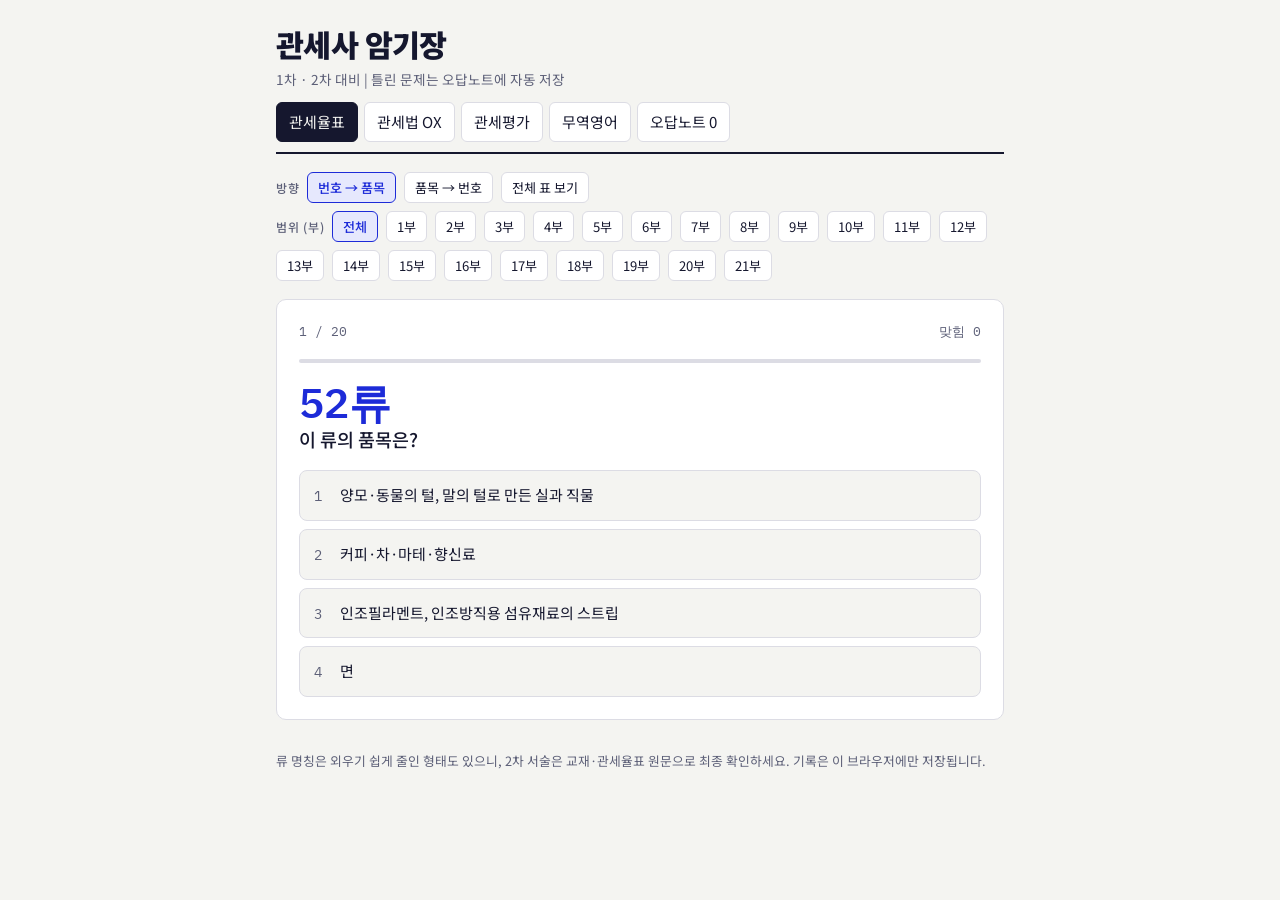
==== commit 61e049c5: "계획 탭 추가와 공부방 전체 디자인 통일 - 계획(plan.html): 오늘 시간표 체크, 진도 입력과 계획 대비, 12월 주간표, 체크포인트 5회, 밀렸을 때 규칙과 백업 - 홈" ====
--- a/amgi.html
+++ b/amgi.html
@@ -65,6 +65,7 @@
 .empty{color:var(--muted);text-align:center;padding:20px}
 @media (prefers-reduced-motion:reduce){.bar i{transition:none}}
 </style>
+<link rel="stylesheet" href="theme.css">
 
 <div class="wrap">
   <header>
--- a/theme.css
+++ b/theme.css
@@ -0,0 +1,60 @@
+@import url("https://fonts.googleapis.com/css2?family=Noto+Sans+KR:wght@400;500;700;900&family=IBM+Plex+Mono:wght@500;600&display=swap");
+/* 관세사 공부방 공통 테마 — '광야의 책상'
+   모든 연습장이 같은 색과 글꼴을 쓰도록 각 페이지의 변수를 여기서 덮어씁니다.
+   선택자를 :root:root 로 한 단계 강하게 써서, 페이지 안 <style> 순서와 상관없이 이 값이 이깁니다.
+   색: 돌빛 바탕, 세관 도장 군청(주색), 주홍 도장(기출·틀림), 관세율표 청록(맞음·2차), 형광펜 황토(복습) */
+:root:root{
+  color-scheme:light;
+  --bg:#f4f4f1; --surface:#ffffff; --ink:#15172e; --muted:#5d6078; --line:#dcdce4; --hair:#ececf0;
+  --accent:#1d2bd8; --accent-soft:#e6e8fd;
+  --stamp:#d6361f; --stamp-soft:#fbe5e0; --bad:#d6361f; --bad-soft:#fbe5e0; --seller:#d6361f; --seller-soft:#fbe5e0;
+  --ok:#0b7a5c; --ok-soft:#dcf1e9; --good:#0b7a5c; --good-soft:#dcf1e9; --buyer:#0b7a5c; --buyer-soft:#dcf1e9;
+  --warn:#a86400; --warn-soft:#f8ead3; --gold:#a86400; --gold-soft:#f8ead3;
+  --mark:#ffec8a; --mark-ink:#4f4100; --hl:#ffec8a;
+  --omr:#fbe5e0; --omr-ink:#b52a17;
+  /* 내국소비세·통칙 페이지용 이름 */
+  --paper:#f4f4f1; --sheet:#ffffff; --rule:#dcdce4; --red:#d6361f; --red-soft:#fbe5e0; --blue:#1d2bd8; --blue-soft:#e6e8fd; --soft:#e6e8fd;
+  /* 홈 묶음 색 */
+  --g0:#d6361f; --g0-soft:#fbe5e0;
+  --g1:#1d2bd8; --g1-soft:#e6e8fd;
+  --g2:#0b7a5c; --g2-soft:#dcf1e9;
+  --g3:#a86400; --g3-soft:#f8ead3;
+  --gp:#15172e; --gp-soft:#e4e4ec;
+  --band:#1d2bd8; --band-ink:#ffffff;
+  --f-display:"Noto Sans KR","Apple SD Gothic Neo","Malgun Gothic",sans-serif;
+  --f-body:"Noto Sans KR","Apple SD Gothic Neo","Malgun Gothic",sans-serif;
+  --f-mono:"IBM Plex Mono",ui-monospace,Menlo,monospace;
+  --display:var(--f-display); --body:var(--f-body); --mono:var(--f-mono);
+}
+@media (prefers-color-scheme:dark){
+  :root:root:not([data-theme="light"]){
+    color-scheme:dark;
+    --bg:#0d0f22; --surface:#161936; --ink:#eceefe; --muted:#a3a7d0; --line:#2a2e55; --hair:#20244a;
+    --accent:#9aa3ff; --accent-soft:#232968;
+    --stamp:#ff7a62; --stamp-soft:#3d1d1a; --bad:#ff7a62; --bad-soft:#3d1d1a; --seller:#ff7a62; --seller-soft:#3d1d1a;
+    --ok:#5fd0a6; --ok-soft:#123629; --good:#5fd0a6; --good-soft:#123629; --buyer:#5fd0a6; --buyer-soft:#123629;
+    --warn:#f0b65a; --warn-soft:#3a2b12; --gold:#f0b65a; --gold-soft:#3a2b12;
+    --mark:#4d4310; --mark-ink:#ffe58a; --hl:#5a4d10;
+    --omr:#3d1d1a; --omr-ink:#ff9a86;
+    --paper:#0d0f22; --sheet:#161936; --rule:#2a2e55; --red:#ff7a62; --red-soft:#3d1d1a; --blue:#9aa3ff; --blue-soft:#232968; --soft:#232968;
+    --g0:#ff7a62; --g0-soft:#3d1d1a; --g1:#9aa3ff; --g1-soft:#232968; --g2:#5fd0a6; --g2-soft:#123629; --g3:#f0b65a; --g3-soft:#3a2b12; --gp:#eceefe; --gp-soft:#2a2e55;
+    --band:#1a22a8; --band-ink:#ffffff;
+  }
+}
+:root:root[data-theme="dark"]{
+  color-scheme:dark;
+  --bg:#0d0f22; --surface:#161936; --ink:#eceefe; --muted:#a3a7d0; --line:#2a2e55; --hair:#20244a;
+  --accent:#9aa3ff; --accent-soft:#232968;
+  --stamp:#ff7a62; --stamp-soft:#3d1d1a; --bad:#ff7a62; --bad-soft:#3d1d1a; --seller:#ff7a62; --seller-soft:#3d1d1a;
+  --ok:#5fd0a6; --ok-soft:#123629; --good:#5fd0a6; --good-soft:#123629; --buyer:#5fd0a6; --buyer-soft:#123629;
+  --warn:#f0b65a; --warn-soft:#3a2b12; --gold:#f0b65a; --gold-soft:#3a2b12;
+  --mark:#4d4310; --mark-ink:#ffe58a; --hl:#5a4d10;
+  --omr:#3d1d1a; --omr-ink:#ff9a86;
+  --paper:#0d0f22; --sheet:#161936; --rule:#2a2e55; --red:#ff7a62; --red-soft:#3d1d1a; --blue:#9aa3ff; --blue-soft:#232968; --soft:#232968;
+  --g0:#ff7a62; --g0-soft:#3d1d1a; --g1:#9aa3ff; --g1-soft:#232968; --g2:#5fd0a6; --g2-soft:#123629; --g3:#f0b65a; --g3-soft:#3a2b12; --gp:#eceefe; --gp-soft:#2a2e55;
+  --band:#1a22a8; --band-ink:#ffffff;
+}
+/* 모든 연습장 공통 마감 */
+:root:root body{font-family:var(--f-body)}
+:root:root h1,:root:root h2,:root:root h3{letter-spacing:-.02em}
+:root:root ::selection{background:var(--accent-soft)}
